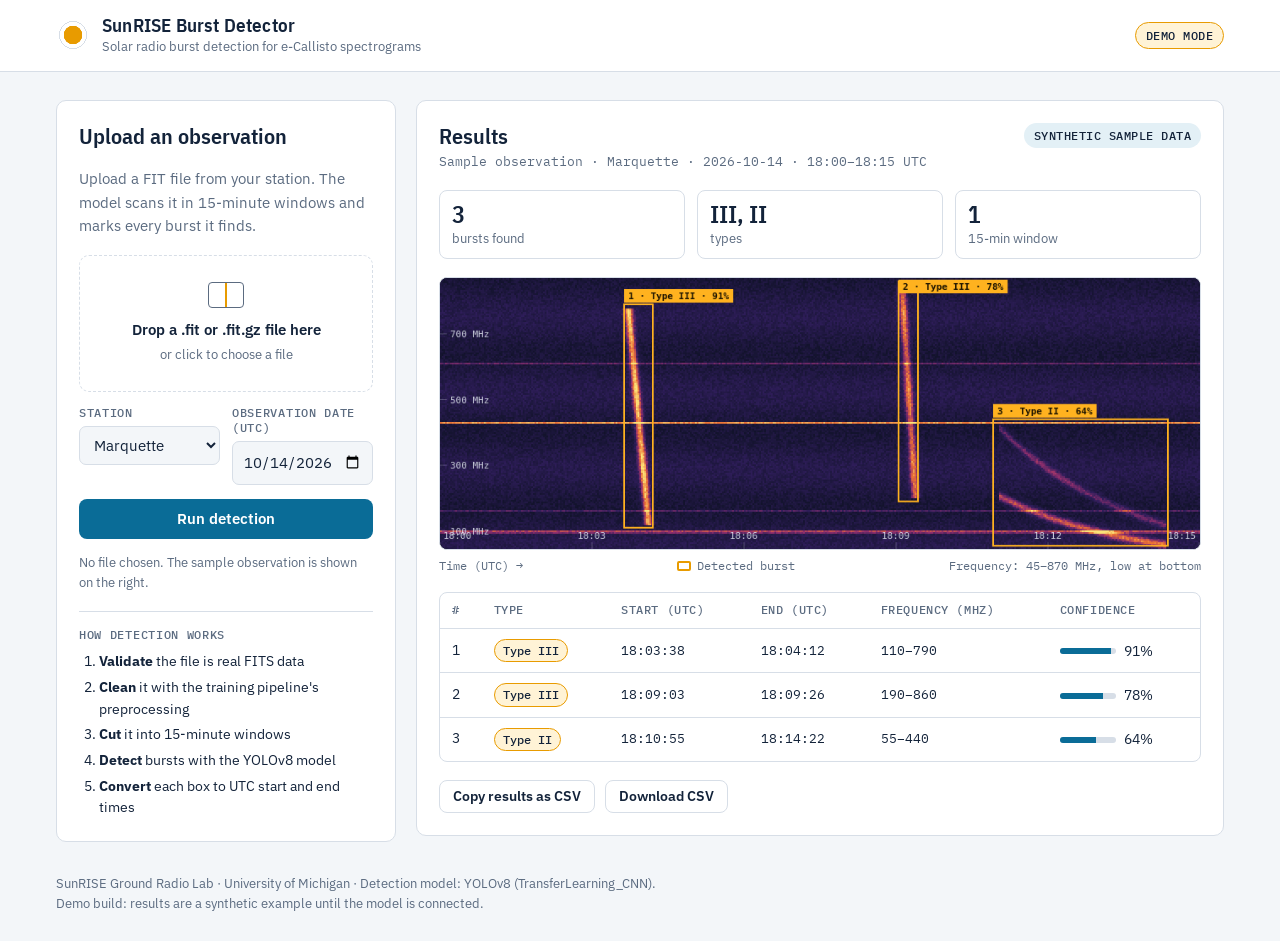
==== index.html @ 670cc0b2 "Add files via upload" ====
<!doctype html>
<html lang="en">
<head>
  <meta charset="utf-8">
  <meta name="viewport" content="width=device-width, initial-scale=1, viewport-fit=cover">
  <title>SunRISE Burst Detector</title>
  <link rel="preconnect" href="https://fonts.googleapis.com">
  <link rel="preconnect" href="https://fonts.gstatic.com" crossorigin>
  <link rel="stylesheet" href="https://fonts.googleapis.com/css2?family=IBM+Plex+Mono:wght@400;500&family=IBM+Plex+Sans:wght@400;500;600&family=IBM+Plex+Sans+Condensed:wght@600&display=swap">
  <link rel="stylesheet" href="style.css">
</head>
<body>
  <header class="topbar">
    <div class="topbar-inner">
      <div class="brand">
        <span class="brand-mark" aria-hidden="true"></span>
        <div>
          <p class="brand-name">SunRISE Burst Detector</p>
          <p class="brand-sub">Solar radio burst detection for e-Callisto spectrograms</p>
        </div>
      </div>
      <span class="badge badge-demo" title="The detection model is not connected yet">Demo mode</span>
    </div>
  </header>

  <main class="layout">
    <!-- LEFT: upload panel -->
    <section class="panel upload" aria-labelledby="upload-title">
      <h1 id="upload-title" class="panel-title">Upload an observation</h1>
      <p class="panel-lede">Upload a FIT file from your station. The model scans it in 15-minute windows and marks every burst it finds.</p>

      <form id="upload-form" novalidate>
        <label class="dropzone" id="dropzone" for="file-input">
          <input type="file" id="file-input" accept=".fit,.fits,.fit.gz,.gz">
          <span class="dropzone-icon" aria-hidden="true"></span>
          <span class="dropzone-main" id="dropzone-main">Drop a .fit or .fit.gz file here</span>
          <span class="dropzone-sub" id="dropzone-sub">or click to choose a file</span>
        </label>

        <div class="field-row">
          <div class="field">
            <label for="station">Station</label>
            <select id="station">
              <option value="marquette">Marquette</option>
              <option value="peach-mountain">Peach Mountain (UMich)</option>
              <option value="other">Other</option>
            </select>
          </div>
          <div class="field">
            <label for="obs-date">Observation date (UTC)</label>
            <input type="date" id="obs-date" value="2026-10-14">
          </div>
        </div>

        <button type="submit" class="btn btn-primary" id="run-btn">Run detection</button>
        <p class="form-note" id="form-note" role="status">No file chosen. The sample observation is shown on the right.</p>
      </form>

      <div class="explainer">
        <h2 class="explainer-title">How detection works</h2>
        <ol class="steps">
          <li><b>Validate</b> the file is real FITS data</li>
          <li><b>Clean</b> it with the training pipeline's preprocessing</li>
          <li><b>Cut</b> it into 15-minute windows</li>
          <li><b>Detect</b> bursts with the YOLOv8 model</li>
          <li><b>Convert</b> each box to UTC start and end times</li>
        </ol>
      </div>
    </section>

    <!-- RIGHT: results panel -->
    <section class="panel results" aria-labelledby="results-title">
      <div class="results-head">
        <div>
          <h2 id="results-title" class="panel-title">Results</h2>
          <p class="results-meta" id="results-meta">Sample observation · Marquette · 2026-10-14 · 18:00–18:15 UTC</p>
        </div>
        <span class="badge badge-sample" id="results-badge">Synthetic sample data</span>
      </div>

      <div class="summary" id="summary">
        <div class="stat"><span class="stat-num" id="stat-count">0</span><span class="stat-label">bursts found</span></div>
        <div class="stat"><span class="stat-num" id="stat-types">—</span><span class="stat-label">types</span></div>
        <div class="stat"><span class="stat-num" id="stat-windows">1</span><span class="stat-label">15-min window</span></div>
      </div>

      <figure class="spectro">
        <div class="spectro-frame">
          <canvas id="spectrogram" width="900" height="320" aria-label="Spectrogram with detected bursts outlined"></canvas>
          <div class="scanline" id="scanline" hidden></div>
        </div>
        <figcaption>
          <span>Time (UTC) →</span>
          <span class="legend"><span class="legend-box" aria-hidden="true"></span> Detected burst</span>
          <span>Frequency: 45–870 MHz, low at bottom</span>
        </figcaption>
      </figure>

      <div class="table-wrap">
        <table class="detections">
          <thead>
            <tr>
              <th scope="col">#</th>
              <th scope="col">Type</th>
              <th scope="col">Start (UTC)</th>
              <th scope="col">End (UTC)</th>
              <th scope="col">Frequency (MHz)</th>
              <th scope="col">Confidence</th>
            </tr>
          </thead>
          <tbody id="detections-body"></tbody>
        </table>
      </div>

      <div class="results-actions">
        <button type="button" class="btn btn-secondary" id="copy-csv">Copy results as CSV</button>
        <button type="button" class="btn btn-secondary" id="download-csv">Download CSV</button>
        <span class="action-note" id="action-note" role="status"></span>
      </div>
    </section>
  </main>

  <footer class="footer">
    <p>SunRISE Ground Radio Lab · University of Michigan · Detection model: YOLOv8 (TransferLearning_CNN). Demo build: results are a synthetic example until the model is connected.</p>
  </footer>

  <script src="app.js"></script>
</body>
</html>
---- style.css ----
/* Layout: instrument console. Upload panel on the left, results on the right; stacks to one column on phones.
   Colors are tokens: change them here and both light and dark themes follow. */
:root {
  --bg: #f3f6f9;          /* page background, cool paper */
  --surface: #ffffff;     /* panels */
  --ink: #13233a;         /* main text, deep navy */
  --muted: #5b6b80;       /* secondary text */
  --line: #d7dee7;        /* borders and rules */
  --accent: #0a6c97;      /* buttons and links, instrument blue */
  --accent-soft: #e3f0f6;
  --flare: #e89b00;       /* detected-burst outlines, solar amber */
  --flare-soft: #fff3d6;

  --font-display: "IBM Plex Sans Condensed", "Arial Narrow", system-ui, sans-serif;
  --font-body: "IBM Plex Sans", system-ui, -apple-system, "Segoe UI", sans-serif;
  --font-mono: "IBM Plex Mono", ui-monospace, "SFMono-Regular", Menlo, monospace;

  --radius: 10px;
  --gap: 20px;
}

@media (prefers-color-scheme: dark) {
  :root:not([data-theme="light"]) {
    --bg: #0c1420; --surface: #121d2c; --ink: #e4ebf3; --muted: #93a3b7; --line: #25344a;
    --accent: #4bb2df; --accent-soft: #15324a; --flare: #ffb21f; --flare-soft: #3a2c0c;
    color-scheme: dark;
  }
}
:root[data-theme="dark"] {
  --bg: #0c1420; --surface: #121d2c; --ink: #e4ebf3; --muted: #93a3b7; --line: #25344a;
  --accent: #4bb2df; --accent-soft: #15324a; --flare: #ffb21f; --flare-soft: #3a2c0c;
  color-scheme: dark;
}

* { box-sizing: border-box; }

body {
  margin: 0;
  background: var(--bg);
  color: var(--ink);
  font: 15px/1.55 var(--font-body);
}

/* ---------- Top bar ---------- */
.topbar {
  border-bottom: 1px solid var(--line);
  background: var(--surface);
}
.topbar-inner {
  max-width: 1200px;
  margin: 0 auto;
  padding-block: 14px;
  padding-left: max(16px, env(safe-area-inset-left, 0px));
  padding-right: max(16px, env(safe-area-inset-right, 0px));
  display: flex;
  align-items: center;
  justify-content: space-between;
  gap: 16px;
  flex-wrap: wrap;
}
.brand { display: flex; align-items: center; gap: 12px; min-width: 0; }
.brand-mark {
  width: 34px; height: 34px; flex: none; border-radius: 50%;
  background: radial-gradient(circle at 50% 50%, var(--flare) 0 38%, transparent 39%),
              repeating-radial-gradient(circle, transparent 0 6px, var(--line) 6px 7px);
}
.brand-name { margin: 0; font: 600 19px/1.2 var(--font-display); letter-spacing: 0.01em; }
.brand-sub { margin: 0; color: var(--muted); font-size: 13px; }

.badge {
  display: inline-block;
  padding: 3px 10px;
  border-radius: 999px;
  font: 500 12px/1.6 var(--font-mono);
  letter-spacing: 0.04em;
  text-transform: uppercase;
  white-space: nowrap;
}
.badge-demo { background: var(--flare-soft); color: var(--ink); border: 1px solid var(--flare); }
.badge-sample { background: var(--accent-soft); color: var(--ink); }

/* ---------- Main layout ---------- */
.layout {
  max-width: 1200px;
  margin: 0 auto;
  padding-block: 28px;
  padding-left: max(16px, env(safe-area-inset-left, 0px));
  padding-right: max(16px, env(safe-area-inset-right, 0px));
  display: grid;
  grid-template-columns: minmax(0, 340px) minmax(0, 1fr);
  gap: var(--gap);
  align-items: start;
}
@media (max-width: 860px) {
  .layout { grid-template-columns: minmax(0, 1fr); }
}

.panel {
  background: var(--surface);
  border: 1px solid var(--line);
  border-radius: var(--radius);
  padding: 22px;
  min-width: 0;
  display: flex;
  flex-direction: column;
  gap: 18px;
}
.panel-title { margin: 0; font: 600 22px/1.2 var(--font-display); text-wrap: balance; }
.panel-lede { margin: 0; color: var(--muted); }

/* ---------- Upload form ---------- */
#upload-form { display: flex; flex-direction: column; gap: 14px; }

.dropzone {
  display: flex; flex-direction: column; align-items: center; gap: 4px;
  padding: 26px 16px;
  border: 1.5px dashed var(--line);
  border-radius: var(--radius);
  text-align: center;
  cursor: pointer;
  transition: border-color 0.15s, background 0.15s;
}
.dropzone:hover, .dropzone.is-over { border-color: var(--accent); background: var(--accent-soft); }
.dropzone:focus-within { outline: 2px solid var(--accent); outline-offset: 2px; }
.dropzone input { position: absolute; width: 1px; height: 1px; opacity: 0; }
.dropzone-icon {
  width: 36px; height: 26px; margin-bottom: 6px;
  border: 1.5px solid var(--muted); border-radius: 4px;
  background: linear-gradient(90deg, transparent 0 46%, var(--flare) 46% 54%, transparent 54%);
}
.dropzone-main { font-weight: 600; overflow-wrap: anywhere; }
.dropzone-sub { color: var(--muted); font-size: 13px; }
.dropzone.has-file { border-style: solid; border-color: var(--accent); }

.field-row { display: grid; grid-template-columns: 1fr 1fr; gap: 12px; }
@media (max-width: 420px) { .field-row { grid-template-columns: 1fr; } }
.field { display: flex; flex-direction: column; gap: 5px; min-width: 0; }
.field label {
  font: 500 11.5px/1.3 var(--font-mono);
  text-transform: uppercase; letter-spacing: 0.06em; color: var(--muted);
}
.field select, .field input {
  width: 100%;
  font: inherit; color: var(--ink);
  padding: 8px 10px;
  border: 1px solid var(--line); border-radius: 7px;
  background: var(--bg);
}
.field select:focus, .field input:focus { outline: 2px solid var(--accent); outline-offset: 1px; }

.btn {
  font: 600 14.5px/1 var(--font-body);
  padding: 12px 16px;
  border-radius: 8px;
  border: 1px solid transparent;
  cursor: pointer;
}
.btn:focus-visible { outline: 2px solid var(--accent); outline-offset: 2px; }
.btn-primary { background: var(--accent); color: var(--surface); }
.btn-primary:hover { filter: brightness(1.08); }
.btn-primary:disabled { opacity: 0.6; cursor: progress; }
.btn-secondary { background: transparent; color: var(--ink); border-color: var(--line); padding: 9px 13px; font-size: 13.5px; }
.btn-secondary:hover { border-color: var(--accent); color: var(--accent); }

.form-note { margin: 0; font-size: 13px; color: var(--muted); }

.explainer { border-top: 1px solid var(--line); padding-top: 16px; }
.explainer-title {
  margin: 0 0 8px;
  font: 500 11.5px/1.3 var(--font-mono);
  text-transform: uppercase; letter-spacing: 0.06em; color: var(--muted);
}
.steps { margin: 0; padding-left: 20px; display: flex; flex-direction: column; gap: 4px; font-size: 14px; }

/* ---------- Results ---------- */
.results-head { display: flex; justify-content: space-between; align-items: flex-start; gap: 12px; flex-wrap: wrap; }
.results-meta { margin: 4px 0 0; color: var(--muted); font: 13px/1.4 var(--font-mono); }

.summary { display: grid; grid-template-columns: repeat(3, minmax(0, 1fr)); gap: 12px; }
.stat {
  display: flex; flex-direction: column; gap: 2px;
  padding: 10px 12px; border: 1px solid var(--line); border-radius: 8px;
}
.stat-num { font: 600 24px/1.1 var(--font-display); font-variant-numeric: tabular-nums; }
.stat-label { color: var(--muted); font-size: 12.5px; }

.spectro { margin: 0; display: flex; flex-direction: column; gap: 8px; }
.spectro-frame {
  position: relative;
  border-radius: 8px;
  overflow: hidden;
  border: 1px solid var(--line);
  background: #0b1020;   /* spectrogram stays dark in both themes, like real quick-look plots */
}
#spectrogram { display: block; width: 100%; height: auto; max-width: 100%; }
.scanline {
  position: absolute; top: 0; bottom: 0; width: 2px;
  background: var(--flare);
  box-shadow: 0 0 10px var(--flare);
  left: 0;
}
.spectro figcaption {
  display: flex; justify-content: space-between; gap: 12px; flex-wrap: wrap;
  color: var(--muted); font: 12px/1.4 var(--font-mono);
}
.legend { display: inline-flex; align-items: center; gap: 6px; }
.legend-box { width: 14px; height: 10px; border: 2px solid var(--flare); border-radius: 2px; }

.table-wrap { overflow-x: auto; border: 1px solid var(--line); border-radius: 8px; }
.detections { width: 100%; border-collapse: collapse; font-size: 14px; }
.detections th {
  text-align: left;
  font: 500 11.5px/1.3 var(--font-mono);
  text-transform: uppercase; letter-spacing: 0.05em; color: var(--muted);
  padding: 10px 12px; border-bottom: 1px solid var(--line); white-space: nowrap;
}
.detections td {
  padding: 10px 12px; border-bottom: 1px solid var(--line);
  font-variant-numeric: tabular-nums; white-space: nowrap;
}
.detections tbody tr:last-child td { border-bottom: 0; }
.detections td.mono { font-family: var(--font-mono); font-size: 13px; }
.type-pill {
  display: inline-block; padding: 1px 8px; border-radius: 999px;
  background: var(--flare-soft); border: 1px solid var(--flare);
  font: 500 12px/1.6 var(--font-mono);
}
.conf { display: inline-flex; align-items: center; gap: 8px; }
.conf-bar { width: 56px; height: 6px; border-radius: 3px; background: var(--line); overflow: hidden; }
.conf-bar span { display: block; height: 100%; background: var(--accent); }
.empty-row td { color: var(--muted); text-align: center; white-space: normal; }

.results-actions { display: flex; align-items: center; gap: 10px; flex-wrap: wrap; }
.action-note { font-size: 13px; color: var(--muted); }

/* ---------- Footer ---------- */
.footer {
  max-width: 1200px; margin: 0 auto;
  padding-block: 4px 28px;
  padding-left: max(16px, env(safe-area-inset-left, 0px));
  padding-right: max(16px, env(safe-area-inset-right, 0px));
  color: var(--muted); font-size: 12.5px;
}
.footer p { margin: 0; max-width: 75ch; }

@media (prefers-reduced-motion: reduce) {
  * { transition: none !important; }
}
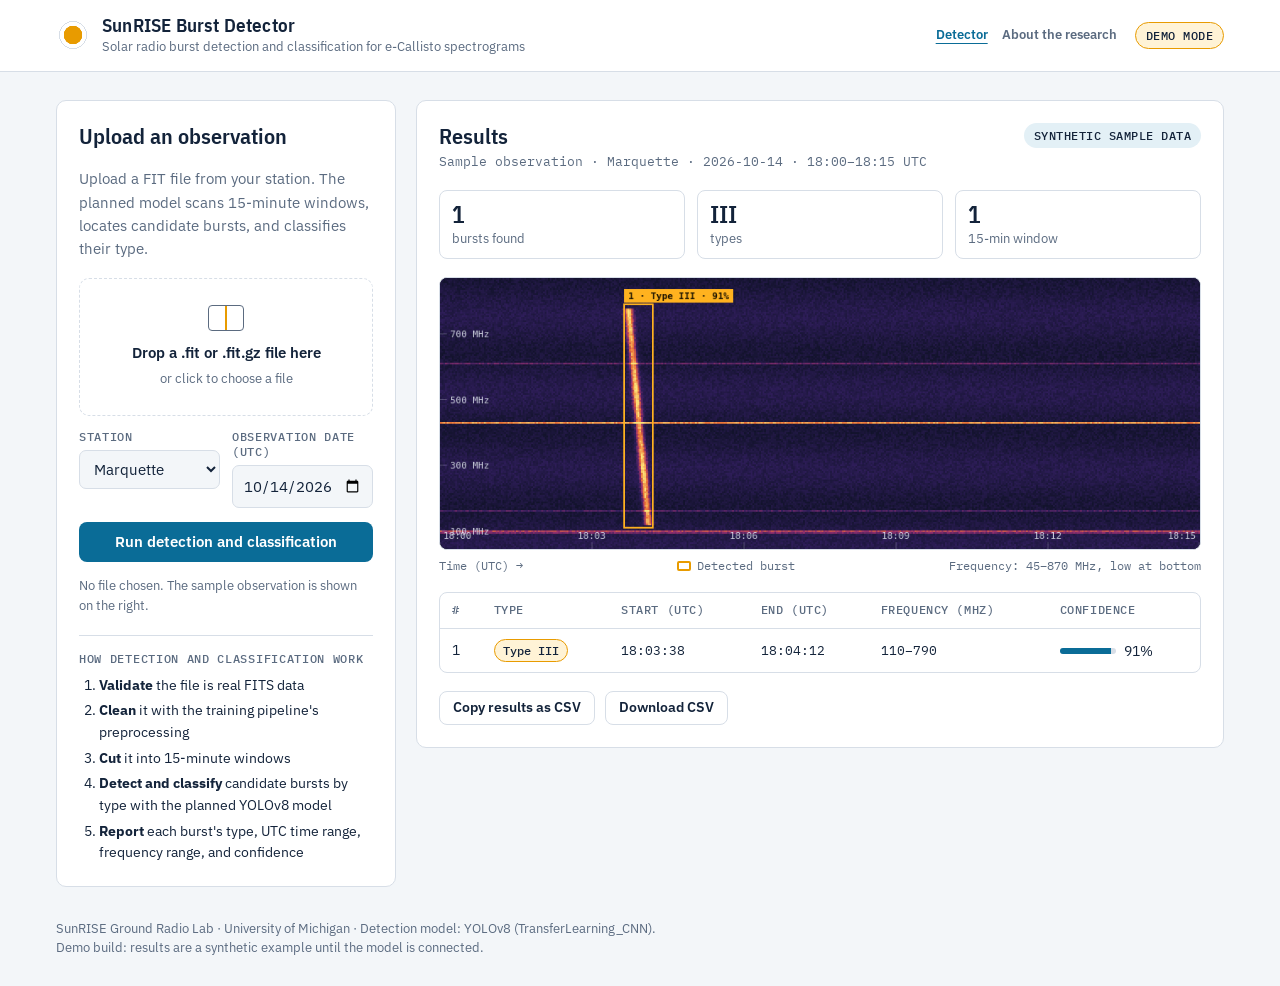
==== commit 96a7cefd: "Refine demo sample and add research page" ====
--- a/index.html
+++ b/index.html
@@ -16,10 +16,16 @@
         <span class="brand-mark" aria-hidden="true"></span>
         <div>
           <p class="brand-name">SunRISE Burst Detector</p>
-          <p class="brand-sub">Solar radio burst detection for e-Callisto spectrograms</p>
+          <p class="brand-sub">Solar radio burst detection and classification for e-Callisto spectrograms</p>
         </div>
       </div>
-      <span class="badge badge-demo" title="The detection model is not connected yet">Demo mode</span>
+      <div class="header-actions">
+        <nav class="site-nav" aria-label="Main navigation">
+          <a href="index.html" aria-current="page">Detector</a>
+          <a href="about.html">About the research</a>
+        </nav>
+        <span class="badge badge-demo" title="The detection model is not connected yet">Demo mode</span>
+      </div>
     </div>
   </header>
 
@@ -27,7 +33,7 @@
     <!-- LEFT: upload panel -->
     <section class="panel upload" aria-labelledby="upload-title">
       <h1 id="upload-title" class="panel-title">Upload an observation</h1>
-      <p class="panel-lede">Upload a FIT file from your station. The model scans it in 15-minute windows and marks every burst it finds.</p>
+      <p class="panel-lede">Upload a FIT file from your station. The planned model scans 15-minute windows, locates candidate bursts, and classifies their type.</p>
 
       <form id="upload-form" novalidate>
         <label class="dropzone" id="dropzone" for="file-input">
@@ -52,18 +58,18 @@
           </div>
         </div>
 
-        <button type="submit" class="btn btn-primary" id="run-btn">Run detection</button>
+        <button type="submit" class="btn btn-primary" id="run-btn">Run detection and classification</button>
         <p class="form-note" id="form-note" role="status">No file chosen. The sample observation is shown on the right.</p>
       </form>
 
       <div class="explainer">
-        <h2 class="explainer-title">How detection works</h2>
+        <h2 class="explainer-title">How detection and classification work</h2>
         <ol class="steps">
           <li><b>Validate</b> the file is real FITS data</li>
           <li><b>Clean</b> it with the training pipeline's preprocessing</li>
           <li><b>Cut</b> it into 15-minute windows</li>
-          <li><b>Detect</b> bursts with the YOLOv8 model</li>
-          <li><b>Convert</b> each box to UTC start and end times</li>
+          <li><b>Detect and classify</b> candidate bursts by type with the planned YOLOv8 model</li>
+          <li><b>Report</b> each burst's type, UTC time range, frequency range, and confidence</li>
         </ol>
       </div>
     </section>
--- a/style.css
+++ b/style.css
@@ -66,6 +66,11 @@
 }
 .brand-name { margin: 0; font: 600 19px/1.2 var(--font-display); letter-spacing: 0.01em; }
 .brand-sub { margin: 0; color: var(--muted); font-size: 13px; }
+.header-actions { display: flex; align-items: center; gap: 18px; flex-wrap: wrap; }
+.site-nav { display: flex; align-items: center; gap: 14px; flex-wrap: wrap; }
+.site-nav a { color: var(--muted); text-decoration: none; font-weight: 600; font-size: 13px; }
+.site-nav a:hover, .site-nav a[aria-current="page"] { color: var(--accent); text-decoration: underline; text-underline-offset: 4px; }
+.site-nav a:focus-visible { outline: 2px solid var(--accent); outline-offset: 3px; }
 
 .badge {
   display: inline-block;
@@ -243,6 +248,16 @@
 }
 .footer p { margin: 0; max-width: 75ch; }
 
+/* ---------- Research page ---------- */
+.about-layout { max-width: 900px; margin: 0 auto; padding: 28px 16px; display: grid; gap: var(--gap); }
+.about-layout .panel { gap: 12px; }
+.about-layout h1 { font: 600 30px/1.2 var(--font-display); margin: 0; }
+.about-layout h2 { font: 600 21px/1.2 var(--font-display); margin: 0; }
+.about-layout p { margin: 0; }
+.about-layout a { color: var(--accent); }
+.about-layout ul { margin: 0; padding-left: 20px; }
+.about-note { color: var(--muted); }
+
 @media (prefers-reduced-motion: reduce) {
   * { transition: none !important; }
 }
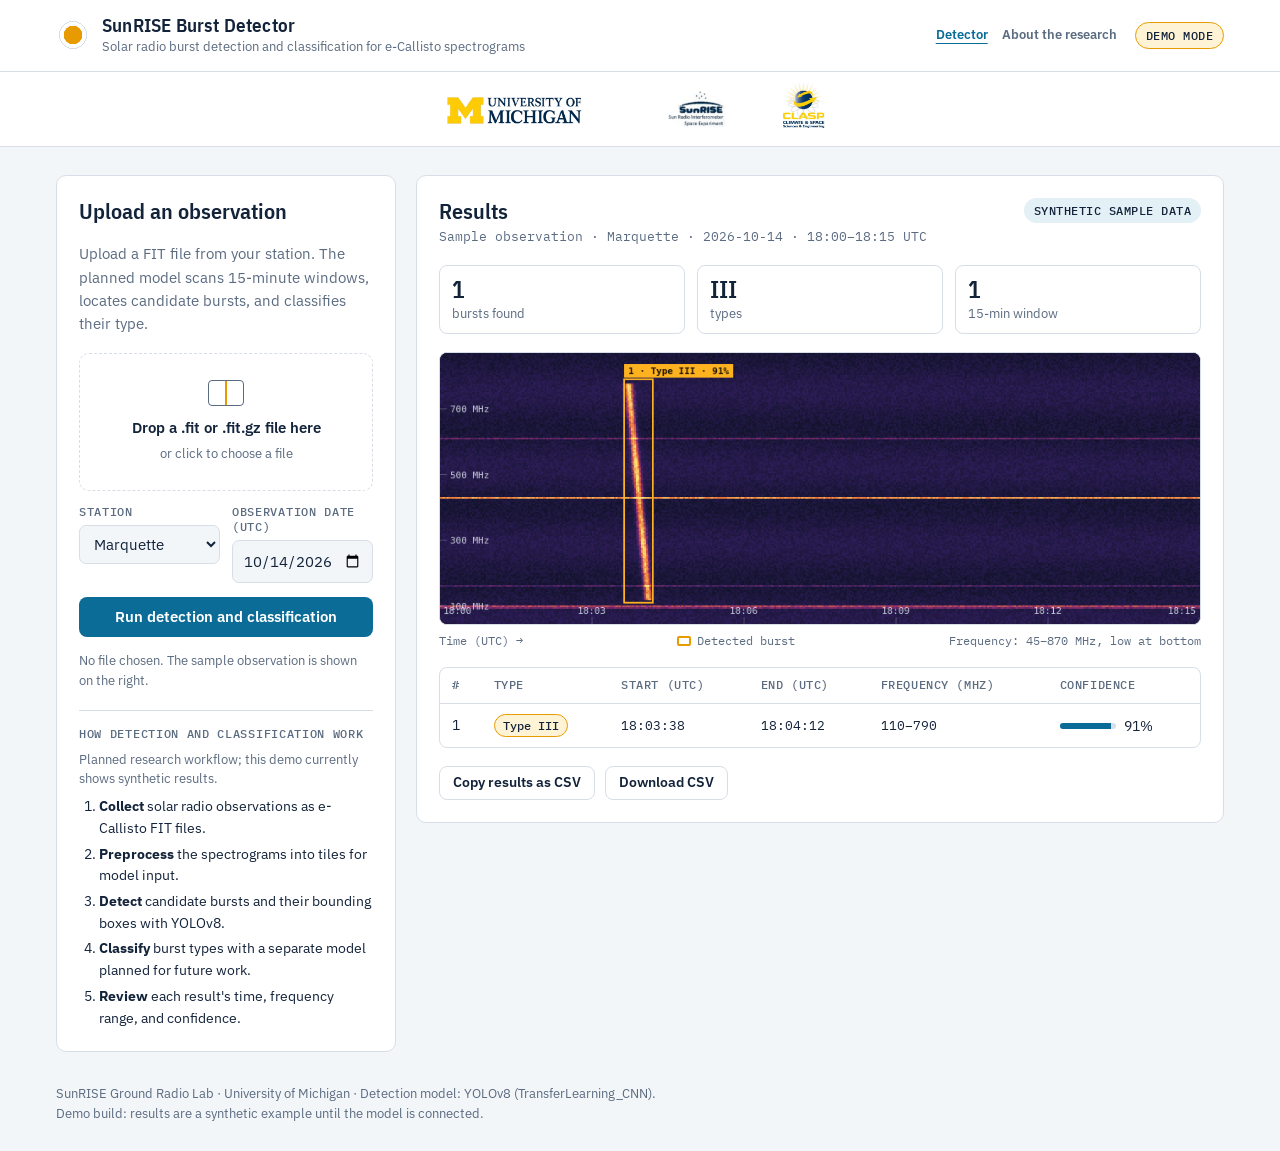
==== commit aebfb10f: "Align research pages with expo slide" ====
--- a/index.html
+++ b/index.html
@@ -28,6 +28,12 @@
       </div>
     </div>
   </header>
+
+  <div class="logo-strip" aria-label="Project affiliations">
+    <img class="logo-michigan" src="assets/michigan.png" alt="University of Michigan">
+    <img class="logo-sunrise" src="assets/sunrise.png" alt="SunRISE, Sun Radio Interferometer Space Experiment">
+    <img class="logo-clasp" src="assets/clasp.png" alt="Climate and Space Sciences and Engineering">
+  </div>
 
   <main class="layout">
     <!-- LEFT: upload panel -->
@@ -63,13 +69,14 @@
       </form>
 
       <div class="explainer">
-        <h2 class="explainer-title">How detection and classification work</h2>
+        <h2 class="explainer-title">How Detection and Classification Work</h2>
+        <p class="explainer-note">Planned research workflow; this demo currently shows synthetic results.</p>
         <ol class="steps">
-          <li><b>Validate</b> the file is real FITS data</li>
-          <li><b>Clean</b> it with the training pipeline's preprocessing</li>
-          <li><b>Cut</b> it into 15-minute windows</li>
-          <li><b>Detect and classify</b> candidate bursts by type with the planned YOLOv8 model</li>
-          <li><b>Report</b> each burst's type, UTC time range, frequency range, and confidence</li>
+          <li><b>Collect</b> solar radio observations as e-Callisto FIT files.</li>
+          <li><b>Preprocess</b> the spectrograms into tiles for model input.</li>
+          <li><b>Detect</b> candidate bursts and their bounding boxes with YOLOv8.</li>
+          <li><b>Classify</b> burst types with a separate model planned for future work.</li>
+          <li><b>Review</b> each result's time, frequency range, and confidence.</li>
         </ol>
       </div>
     </section>
--- a/style.css
+++ b/style.css
@@ -71,6 +71,19 @@
 .site-nav a { color: var(--muted); text-decoration: none; font-weight: 600; font-size: 13px; }
 .site-nav a:hover, .site-nav a[aria-current="page"] { color: var(--accent); text-decoration: underline; text-underline-offset: 4px; }
 .site-nav a:focus-visible { outline: 2px solid var(--accent); outline-offset: 3px; }
+.logo-strip {
+  background: #fff;
+  border-bottom: 1px solid var(--line);
+  display: flex;
+  align-items: center;
+  justify-content: center;
+  gap: clamp(18px, 4vw, 56px);
+  padding: 10px 16px;
+  flex-wrap: wrap;
+}
+.logo-strip img { display: block; width: auto; object-fit: contain; }
+.logo-michigan { height: 44px; max-width: min(54vw, 190px); }
+.logo-sunrise, .logo-clasp { height: 54px; max-width: 88px; }
 
 .badge {
   display: inline-block;
@@ -176,6 +189,7 @@
   text-transform: uppercase; letter-spacing: 0.06em; color: var(--muted);
 }
 .steps { margin: 0; padding-left: 20px; display: flex; flex-direction: column; gap: 4px; font-size: 14px; }
+.explainer-note { margin: 0 0 8px; color: var(--muted); font-size: 12.5px; }
 
 /* ---------- Results ---------- */
 .results-head { display: flex; justify-content: space-between; align-items: flex-start; gap: 12px; flex-wrap: wrap; }
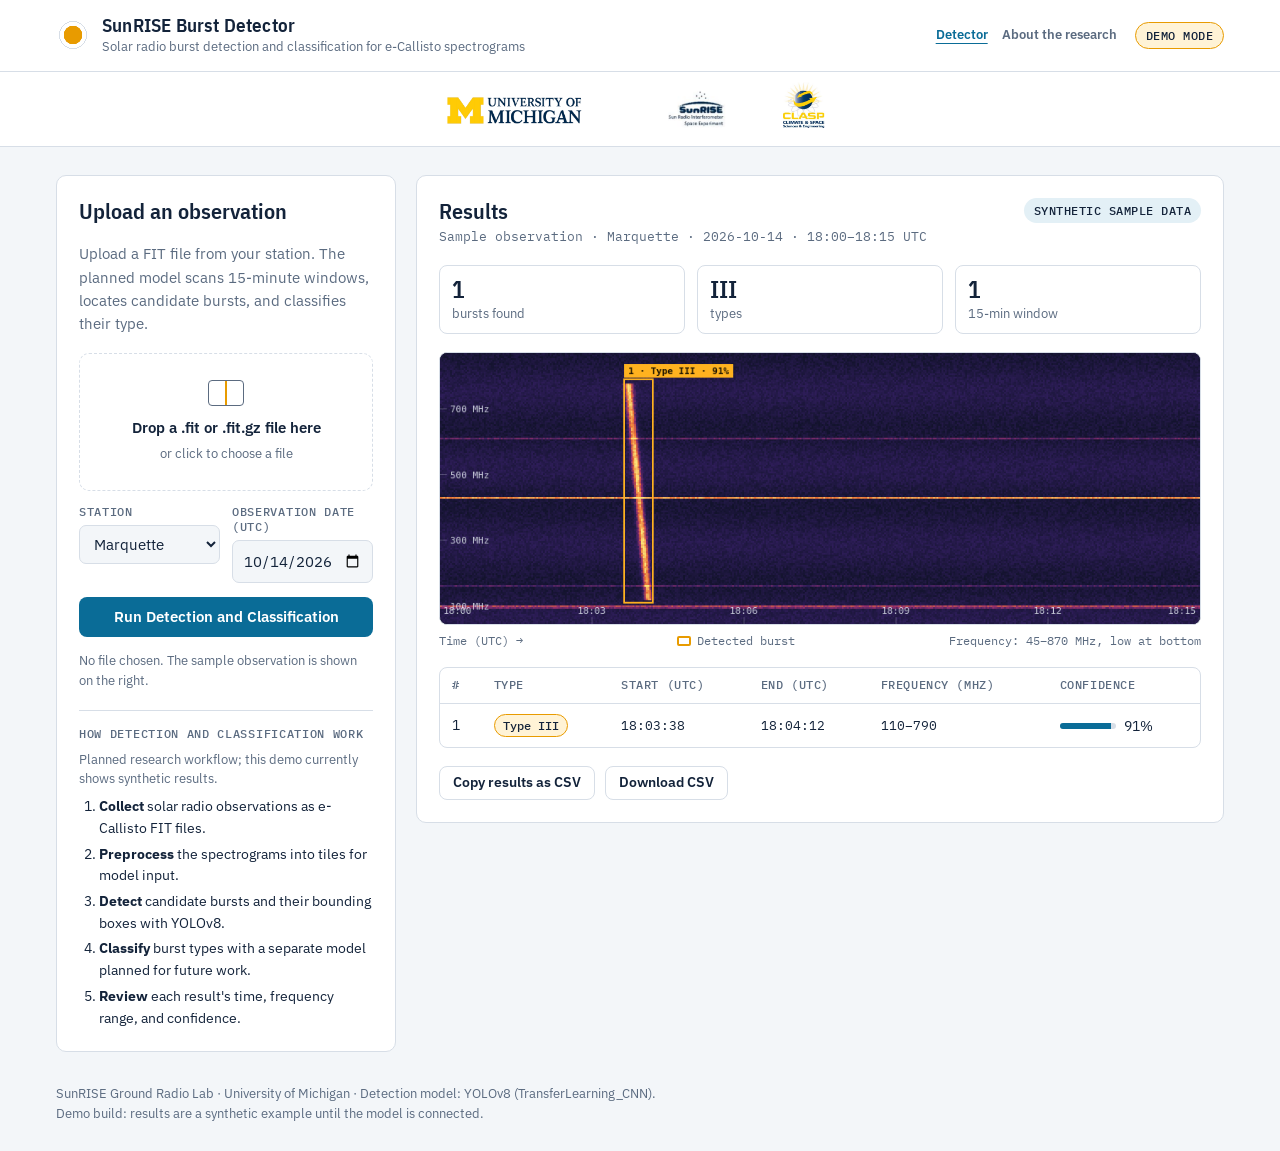
==== commit e1a52b25: "Capitalize detection and classification button" ====
--- a/index.html
+++ b/index.html
@@ -64,7 +64,7 @@
           </div>
         </div>
 
-        <button type="submit" class="btn btn-primary" id="run-btn">Run detection and classification</button>
+        <button type="submit" class="btn btn-primary" id="run-btn">Run Detection and Classification</button>
         <p class="form-note" id="form-note" role="status">No file chosen. The sample observation is shown on the right.</p>
       </form>
 
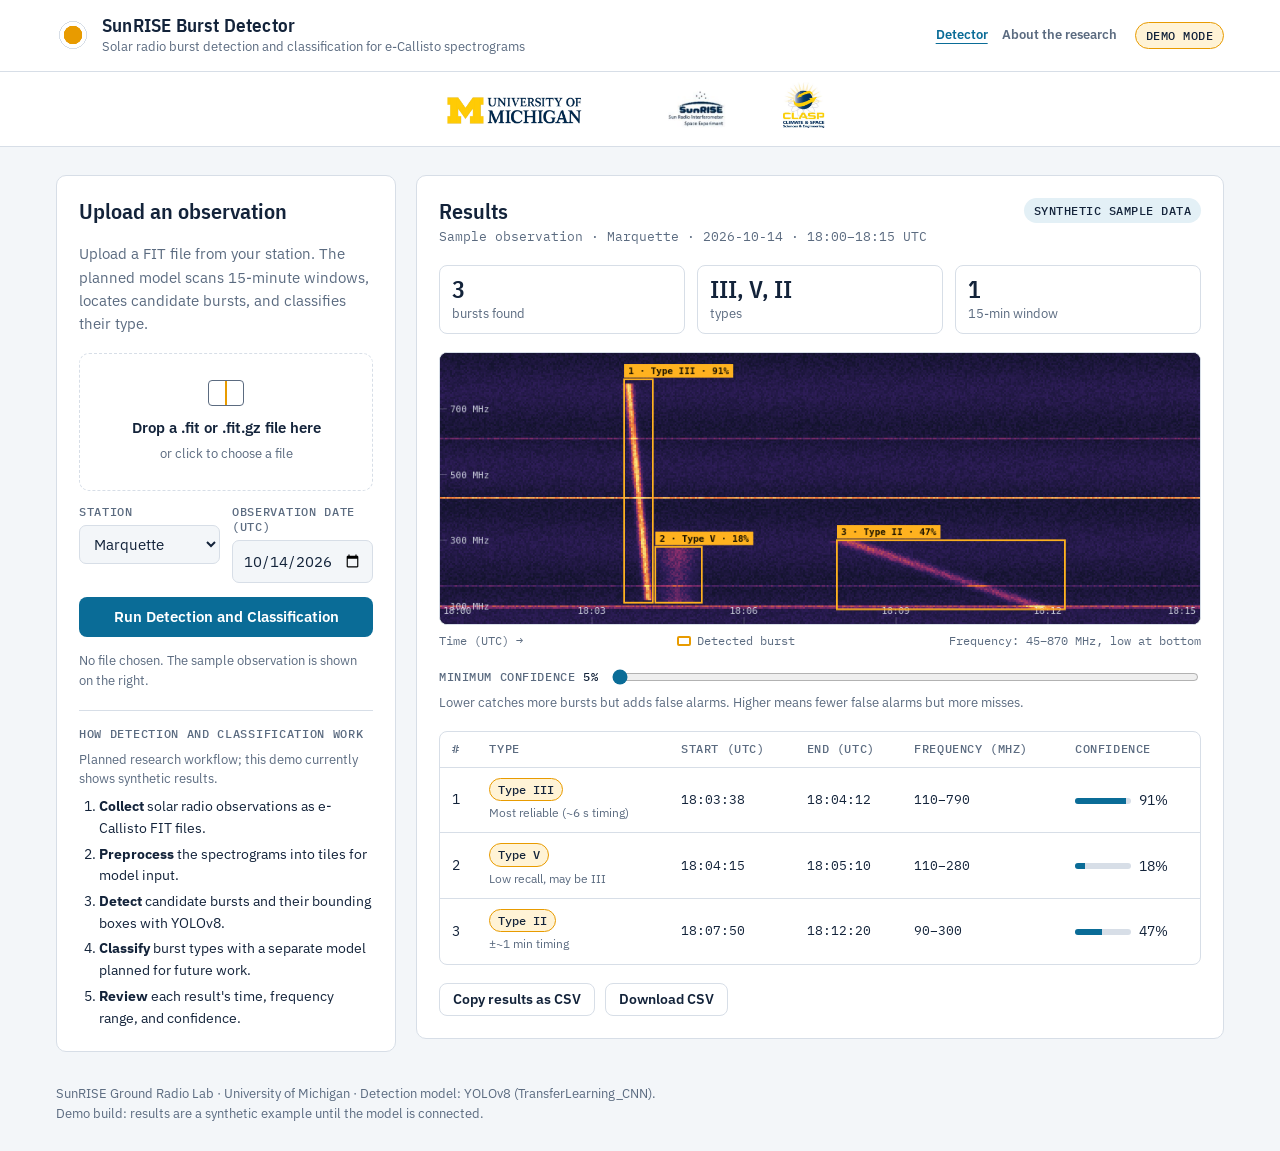
==== commit a5bbca5a: "Add per-type reliability notes and a confidence slider Each result row now says how far to trust its" ====
--- a/index.html
+++ b/index.html
@@ -109,6 +109,12 @@
         </figcaption>
       </figure>
 
+      <div class="conf-filter">
+        <label for="conf-slider">Minimum confidence <output id="conf-value" for="conf-slider">5%</output></label>
+        <input type="range" id="conf-slider" min="0.05" max="0.95" step="0.05" value="0.05">
+        <p class="conf-hint" id="conf-hint" role="status"></p>
+      </div>
+
       <div class="table-wrap">
         <table class="detections">
           <thead>
--- a/style.css
+++ b/style.css
@@ -248,6 +248,13 @@
 .conf-bar { width: 56px; height: 6px; border-radius: 3px; background: var(--line); overflow: hidden; }
 .conf-bar span { display: block; height: 100%; background: var(--accent); }
 .empty-row td { color: var(--muted); text-align: center; white-space: normal; }
+.type-note { display: block; margin-top: 3px; color: var(--muted); font-size: 12px; }
+
+.conf-filter { display: flex; flex-wrap: wrap; align-items: center; gap: 6px 12px; }
+.conf-filter label { font: 500 11.5px/1.3 var(--font-mono); text-transform: uppercase; letter-spacing: 0.05em; color: var(--muted); }
+.conf-filter output { color: var(--ink); font-variant-numeric: tabular-nums; }
+.conf-filter input[type="range"] { flex: 1 1 180px; accent-color: var(--accent); }
+.conf-hint { flex-basis: 100%; margin: 0; color: var(--muted); font-size: 12.5px; }
 
 .results-actions { display: flex; align-items: center; gap: 10px; flex-wrap: wrap; }
 .action-note { font-size: 13px; color: var(--muted); }
